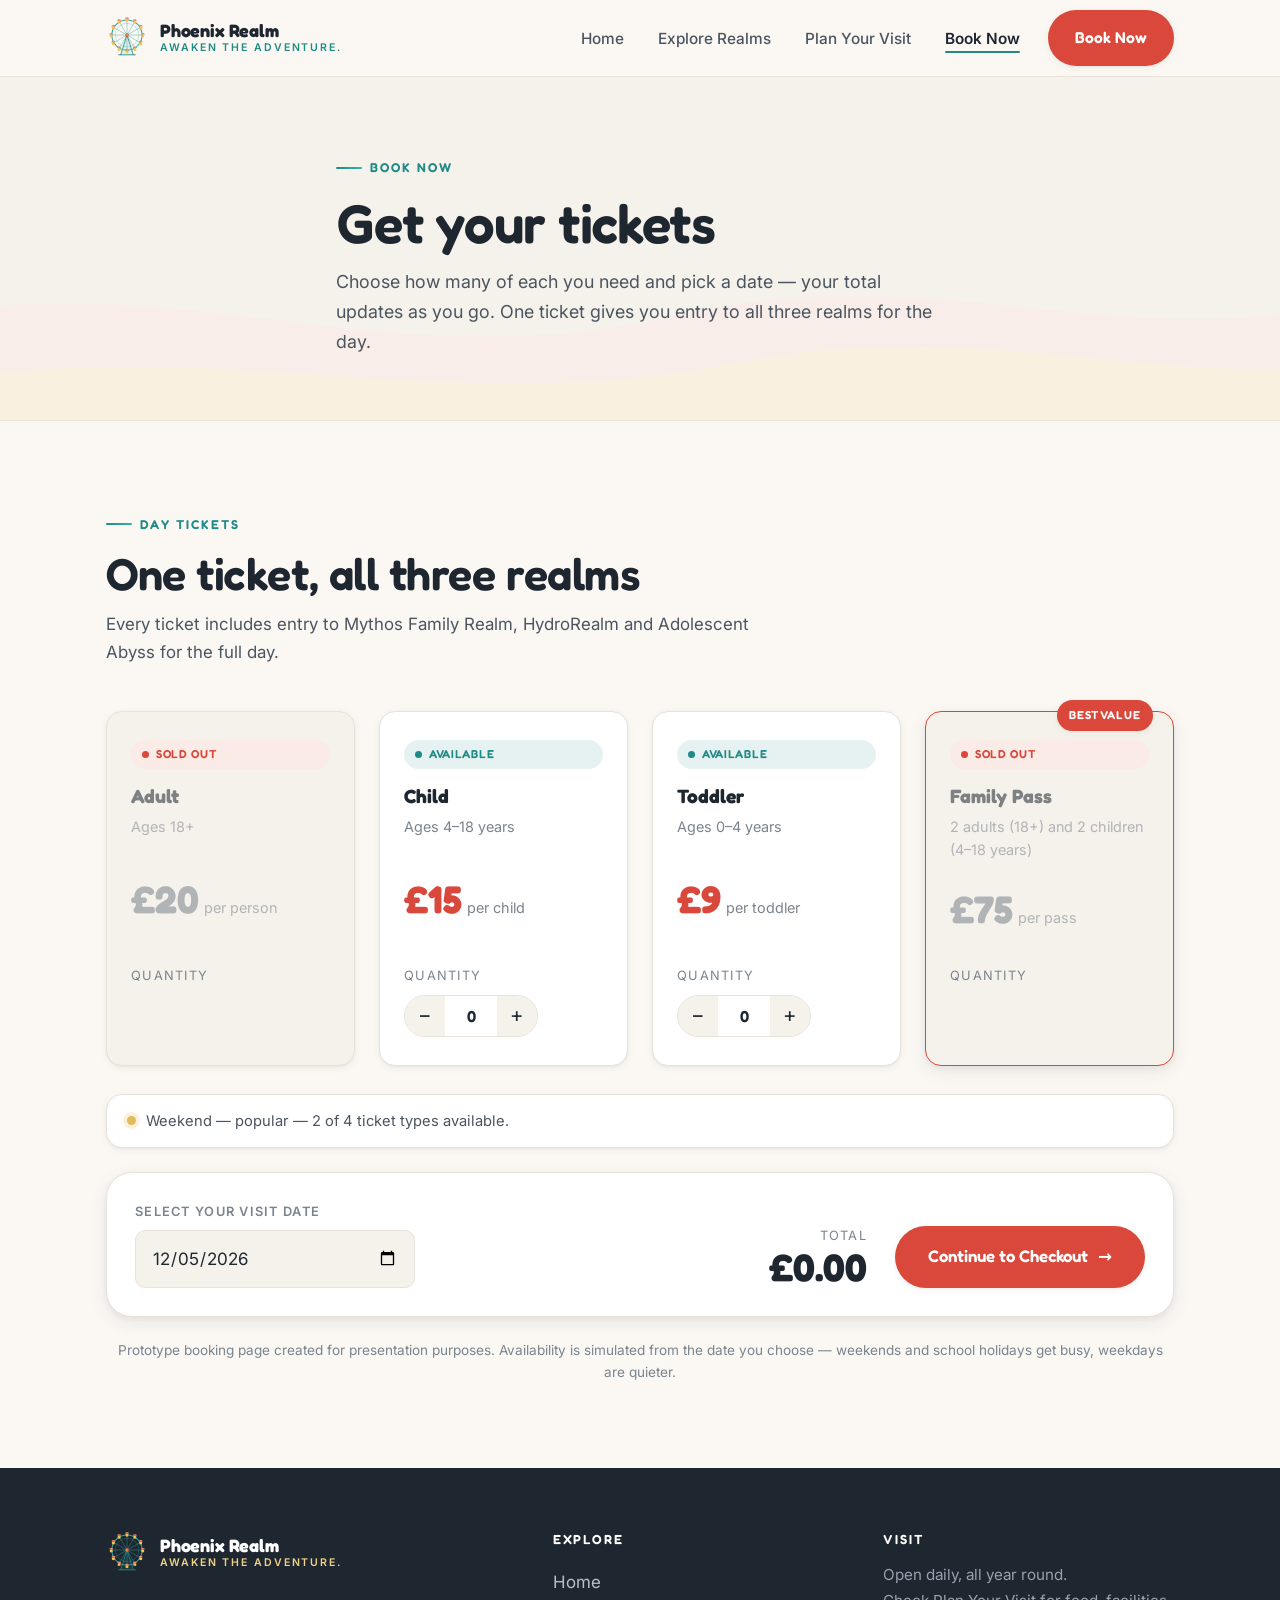
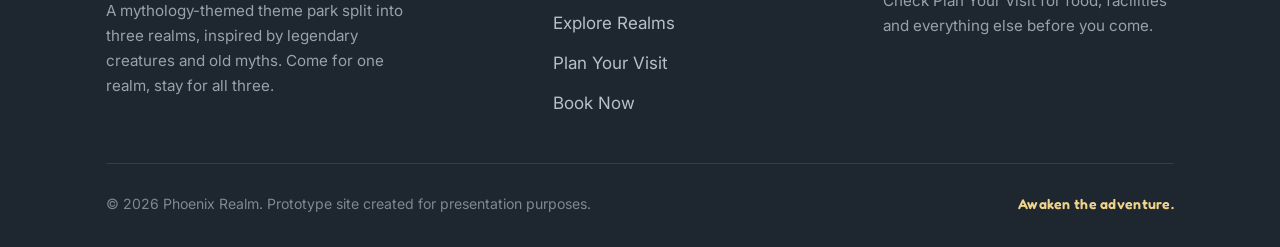
==== book.html @ ed914e1c "Add live open/closed status to opening hours - Badge on the Opening Hours card shows "Open now · clo" ====
<!DOCTYPE html>
<html lang="en">
<head>
  <meta charset="UTF-8" />
  <meta name="viewport" content="width=device-width, initial-scale=1.0" />
  <title>Book Now — Phoenix Realm</title>
  <meta name="description" content="Reserve tickets for Phoenix Realm. Choose adult, child, toddler or family pass tickets, pick a date and see your total. Prototype booking page." />
  <link rel="icon" type="image/svg+xml" href="assets/logo.svg?v=17" />
  <link rel="preconnect" href="https://fonts.googleapis.com" />
  <link rel="preconnect" href="https://fonts.gstatic.com" crossorigin />
  <link href="https://fonts.googleapis.com/css2?family=Fredoka:wght@400;500;600;700&family=Inter:wght@400;500;600&display=swap" rel="stylesheet" />
  <link rel="stylesheet" href="css/styles.css?v=17" />
</head>
<body>

  <!-- ============ NAVBAR ============ -->
  <header class="nav" id="top">
    <div class="container nav__inner">
      <a class="brand" href="index.html" aria-label="Phoenix Realm home">
        <img class="brand__logo" src="assets/logo.svg?v=17" alt="Phoenix Realm logo" />
        <span class="brand__text">
          <span class="brand__name">Phoenix Realm</span>
          <span class="brand__tag">Awaken the adventure.</span>
        </span>
      </a>
      <nav class="nav__actions" aria-label="Primary">
        <ul class="nav__links">
          <li><a class="nav__link" href="index.html">Home</a></li>
          <li><a class="nav__link" href="realms.html">Explore Realms</a></li>
          <li><a class="nav__link" href="plan.html">Plan Your Visit</a></li>
          <li><a class="nav__link" href="book.html">Book Now</a></li>
          <li><a class="btn nav__cta" href="book.html">Book Now</a></li>
        </ul>
        <button class="nav__toggle" type="button" aria-label="Toggle navigation" aria-expanded="false"><span></span></button>
      </nav>
    </div>
  </header>

  <main data-booking>
    <!-- ============ PAGE HEADER ============ -->
    <section class="pagehead">
      <div class="pagehead__bg" aria-hidden="true">
        <svg viewBox="0 0 1440 360" preserveAspectRatio="xMidYMid slice" xmlns="http://www.w3.org/2000/svg" width="100%" height="100%">
          <path d="M-40 250 C260 200 460 320 760 250 C1040 186 1220 300 1500 230 L1500 400 L-40 400 Z" fill="#FBEBE7" opacity="0.7"/>
          <path d="M-40 320 C300 270 520 360 820 300 C1080 250 1260 330 1500 300 L1500 400 L-40 400 Z" fill="#FBF2DC" opacity="0.7"/>
        </svg>
      </div>
      <div class="container pagehead__inner reveal">
        <span class="eyebrow">Book now</span>
        <h1>Get your tickets</h1>
        <p>Choose how many of each you need and pick a date &mdash; your total updates as you go. One ticket gives you entry to all three realms for the day.</p>
      </div>
    </section>

    <!-- ============ TICKETS ============ -->
    <section class="section">
      <div class="container">
        <div class="section-head reveal">
          <span class="eyebrow">Day tickets</span>
          <h2>One ticket, all three realms</h2>
          <p>Every ticket includes entry to Mythos Family Realm, HydroRealm and Adolescent Abyss for the full day.</p>
        </div>

        <div class="grid ticket-grid">
          <!-- Adult -->
          <article class="ticket reveal" data-ticket data-type="adult" data-price="20">
            <span class="ticket__status" data-status></span>
            <div class="ticket__name">Adult</div>
            <div class="ticket__age">Ages 18+</div>
            <div class="ticket__price"><b>&pound;20</b> <span>per person</span></div>
            <div class="ticket__qty">
              <span class="ticket__qty-label">Quantity</span>
              <div class="stepper">
                <button type="button" data-dec aria-label="Decrease adult tickets">&minus;</button>
                <input type="number" data-qty value="0" min="0" max="20" inputmode="numeric" aria-label="Adult ticket quantity" />
                <button type="button" data-inc aria-label="Increase adult tickets">&plus;</button>
              </div>
            </div>
          </article>

          <!-- Child -->
          <article class="ticket reveal" data-ticket data-type="child" data-price="15">
            <span class="ticket__status" data-status></span>
            <div class="ticket__name">Child</div>
            <div class="ticket__age">Ages 4&ndash;18 years</div>
            <div class="ticket__price"><b>&pound;15</b> <span>per child</span></div>
            <div class="ticket__qty">
              <span class="ticket__qty-label">Quantity</span>
              <div class="stepper">
                <button type="button" data-dec aria-label="Decrease child tickets">&minus;</button>
                <input type="number" data-qty value="0" min="0" max="20" inputmode="numeric" aria-label="Child ticket quantity" />
                <button type="button" data-inc aria-label="Increase child tickets">&plus;</button>
              </div>
            </div>
          </article>

          <!-- Toddler -->
          <article class="ticket reveal" data-ticket data-type="toddler" data-price="9">
            <span class="ticket__status" data-status></span>
            <div class="ticket__name">Toddler</div>
            <div class="ticket__age">Ages 0&ndash;4 years</div>
            <div class="ticket__price"><b>&pound;9</b> <span>per toddler</span></div>
            <div class="ticket__qty">
              <span class="ticket__qty-label">Quantity</span>
              <div class="stepper">
                <button type="button" data-dec aria-label="Decrease toddler tickets">&minus;</button>
                <input type="number" data-qty value="0" min="0" max="20" inputmode="numeric" aria-label="Toddler ticket quantity" />
                <button type="button" data-inc aria-label="Increase toddler tickets">&plus;</button>
              </div>
            </div>
          </article>

          <!-- Family Pass -->
          <article class="ticket ticket--featured reveal" data-ticket data-type="family" data-price="75">
            <span class="ticket__badge">Best value</span>
            <span class="ticket__status" data-status></span>
            <div class="ticket__name">Family Pass</div>
            <div class="ticket__age">2 adults (18+) and 2 children (4&ndash;18 years)</div>
            <div class="ticket__price"><b>&pound;75</b> <span>per pass</span></div>
            <div class="ticket__qty">
              <span class="ticket__qty-label">Quantity</span>
              <div class="stepper">
                <button type="button" data-dec aria-label="Decrease family passes">&minus;</button>
                <input type="number" data-qty value="0" min="0" max="20" inputmode="numeric" aria-label="Family pass quantity" />
                <button type="button" data-inc aria-label="Increase family passes">&plus;</button>
              </div>
            </div>
          </article>
        </div>

        <!-- Availability bar -->
        <div class="avail-bar reveal">
          <span class="avail-bar__note">
            <span class="avail-bar__dot" data-avail-dot aria-hidden="true"></span>
            <span data-avail-summary>Pick a date to check availability&hellip;</span>
          </span>
        </div>

        <!-- Booking bar -->
        <div class="booking-bar reveal" style="margin-top:24px;">
          <div class="field">
            <label for="visit-date">Select your visit date</label>
            <input type="date" id="visit-date" data-date />
          </div>
          <div class="booking-summary" style="display:flex; align-items:flex-end; gap:28px; flex-wrap:wrap;">
            <div class="booking-total">
              <span>Total</span>
              <b data-total>&pound;0.00</b>
            </div>
            <div class="booking-actions">
              <button class="btn btn--lg" type="button" data-checkout>Continue to Checkout <span class="arrow" aria-hidden="true">&rarr;</span></button>
            </div>
          </div>
        </div>

        <p class="booking-note">Prototype booking page created for presentation purposes. Availability is simulated from the date you choose &mdash; weekends and school holidays get busy, weekdays are quieter.</p>
      </div>
    </section>
  </main>

  <!-- ============ MODAL ============ -->
  <div class="modal" data-modal role="dialog" aria-modal="true" aria-labelledby="modal-title" aria-hidden="true">
    <div class="modal__overlay" data-modal-close></div>
    <div class="modal__box">
      <button class="modal__close-x" type="button" data-modal-close aria-label="Close dialog">
        <svg viewBox="0 0 24 24" width="18" height="18" fill="none" stroke="currentColor" stroke-width="2" stroke-linecap="round"><path d="M6 6l12 12M18 6L6 18"/></svg>
      </button>
      <div class="modal__icon" data-modal-icon aria-hidden="true">
        <svg viewBox="0 0 24 24"><circle cx="12" cy="12" r="9"/><path d="M12 8v5M12 16.5v.01"/></svg>
      </div>
      <h3 id="modal-title" data-modal-title>Booking unavailable</h3>
      <p data-modal-message>Sorry, this item is not currently available for purchase. Please try again later.</p>
      <button class="btn btn--teal" type="button" data-modal-close>Close</button>
    </div>
  </div>

  <!-- ============ FOOTER ============ -->
  <footer class="footer">
    <div class="container">
      <div class="footer__top">
        <div>
          <a class="brand" href="index.html" aria-label="Phoenix Realm home">
            <img class="brand__logo" src="assets/logo.svg?v=17" alt="" />
            <span class="brand__text">
              <span class="brand__name">Phoenix Realm</span>
              <span class="brand__tag">Awaken the adventure.</span>
            </span>
          </a>
          <p class="footer__about">A mythology-themed theme park split into three realms, inspired by legendary creatures and old myths. Come for one realm, stay for all three.</p>
        </div>
        <div class="footer__col">
          <h4>Explore</h4>
          <ul>
            <li><a href="index.html">Home</a></li>
            <li><a href="realms.html">Explore Realms</a></li>
            <li><a href="plan.html">Plan Your Visit</a></li>
            <li><a href="book.html">Book Now</a></li>
          </ul>
        </div>
        <div class="footer__col">
          <h4>Visit</h4>
          <p>Open daily, all year round.<br />Check Plan Your Visit for food, facilities and everything else before you come.</p>
        </div>
      </div>
      <div class="footer__bottom">
        <p>&copy; <span data-year>2026</span> Phoenix Realm. Prototype site created for presentation purposes.</p>
        <p class="slogan">Awaken the adventure.</p>
      </div>
    </div>
  </footer>

  <script src="js/main.js?v=17"></script>
</body>
</html>
---- css/styles.css ----
/* =========================================================
   Phoenix Realm — Design System
   Palette: coral-red, teal, pale gold, off-white, charcoal/navy
   ========================================================= */

:root {
  /* Brand */
  --coral: #D9483B;
  --coral-soft: #F07A5E;
  --coral-tint: #FBEBE7;
  --teal: #1F8A86;
  --teal-soft: #36B3AC;
  --teal-tint: #E6F2F1;
  --gold: #E2BB5C;
  --gold-soft: #F0D38A;
  --gold-tint: #FBF2DC;

  /* Neutrals */
  --bg: #FBF8F4;
  --surface: #FFFFFF;
  --surface-alt: #F5F1EB;
  --ink: #1E2630;        /* charcoal/navy text */
  --ink-soft: #4A5560;
  --ink-muted: #7A848E;
  --line: #E8E2D9;

  /* Effects */
  --shadow-sm: 0 1px 2px rgba(30,38,48,.05), 0 2px 8px rgba(30,38,48,.05);
  --shadow-md: 0 6px 18px rgba(30,38,48,.08), 0 2px 6px rgba(30,38,48,.05);
  --shadow-lg: 0 18px 48px rgba(30,38,48,.14);
  --radius: 16px;
  --radius-sm: 10px;
  --radius-lg: 26px;
  --ring: 0 0 0 3px rgba(31,138,134,.35);

  --maxw: 1180px;
  --ease: cubic-bezier(.22,.61,.36,1);

  --font-display: "Fredoka", "Trebuchet MS", system-ui, sans-serif;
  --font-body: "Inter", system-ui, -apple-system, "Segoe UI", Roboto, sans-serif;
}

/* ---------- Reset ---------- */
*,*::before,*::after { box-sizing: border-box; }
* { margin: 0; }
html { scroll-behavior: smooth; -webkit-text-size-adjust: 100%; }
body {
  font-family: var(--font-body);
  color: var(--ink);
  background: var(--bg);
  line-height: 1.65;
  font-size: 17px;
  -webkit-font-smoothing: antialiased;
  text-rendering: optimizeLegibility;
}
img, svg { display: block; max-width: 100%; }
a { color: inherit; text-decoration: none; }
button { font: inherit; cursor: pointer; }
ul { list-style: none; padding: 0; }

h1,h2,h3,h4 {
  font-family: var(--font-display);
  line-height: 1.12;
  letter-spacing: -0.01em;
  color: var(--ink);
  font-weight: 600;
}

::selection { background: var(--coral-soft); color: #fff; }

/* ---------- Layout helpers ---------- */
.container { width: 100%; max-width: var(--maxw); margin-inline: auto; padding-inline: clamp(22px, 5vw, 56px); }
.section { padding: 84px 0; }
.section--tight { padding: 56px 0; }
.section--alt { background: var(--surface-alt); }

.eyebrow {
  display: inline-flex; align-items: center; gap: 8px;
  font-family: var(--font-display);
  font-size: .8rem; font-weight: 600;
  letter-spacing: .16em; text-transform: uppercase;
  color: var(--teal);
}
.eyebrow::before {
  content: ""; width: 26px; height: 2px; border-radius: 2px;
  background: linear-gradient(90deg, var(--teal), var(--teal-soft));
}
.eyebrow--center { justify-content: center; }

.section-head { max-width: 660px; margin-bottom: 44px; }
.section-head--center { margin-inline: auto; text-align: center; }
.section-head h2 { font-size: clamp(1.9rem, 3.6vw, 2.8rem); margin: 14px 0 12px; }
.section-head p { color: var(--ink-soft); font-size: 1.06rem; }

.lead { font-size: 1.15rem; color: var(--ink-soft); }

/* ---------- Buttons ---------- */
.btn {
  --btn-bg: var(--coral);
  display: inline-flex; align-items: center; justify-content: center; gap: 10px;
  padding: 14px 26px;
  border-radius: 999px;
  font-family: var(--font-display);
  font-weight: 600; font-size: .98rem;
  border: 1.5px solid transparent;
  background: var(--btn-bg);
  color: #fff;
  box-shadow: var(--shadow-sm);
  transition: transform .25s var(--ease), box-shadow .25s var(--ease), background .25s var(--ease), color .25s var(--ease);
  white-space: nowrap;
}
.btn:hover { transform: translateY(-2px); box-shadow: var(--shadow-md); background: var(--coral-soft); }
.btn:active { transform: translateY(0); }
.btn:focus-visible { outline: none; box-shadow: var(--ring); }

.btn--ghost {
  background: transparent; color: var(--ink);
  border-color: var(--line);
  box-shadow: none;
}
.btn--ghost:hover { background: var(--surface); border-color: var(--teal); color: var(--teal); transform: translateY(-2px); }

.btn--teal { --btn-bg: var(--teal); }
.btn--teal:hover { background: var(--teal-soft); }

.btn--lg { padding: 16px 32px; font-size: 1.05rem; }
.btn .arrow { transition: transform .25s var(--ease); }
.btn:hover .arrow { transform: translateX(4px); }

/* ---------- Navbar ---------- */
.nav {
  position: sticky; top: 0; z-index: 60;
  background: rgba(251,248,244,.82);
  backdrop-filter: saturate(160%) blur(14px);
  border-bottom: 1px solid var(--line);
}
.nav__inner {
  display: flex; align-items: center; justify-content: space-between;
  height: 76px;
}
.brand { display: inline-flex; align-items: center; gap: 12px; }
.brand__logo { width: 42px; height: 42px; }
.brand__text { display: flex; flex-direction: column; line-height: 1; }
.brand__name {
  font-family: var(--font-display); font-weight: 700; font-size: 1.12rem;
  letter-spacing: -.01em; color: var(--ink);
}
.brand__tag {
  font-size: .66rem; letter-spacing: .18em; text-transform: uppercase;
  color: var(--teal); font-weight: 600; margin-top: 3px;
}

.nav__links { display: flex; align-items: center; gap: 6px; }
.nav__link {
  position: relative;
  padding: 9px 14px; border-radius: 999px;
  font-weight: 500; font-size: .96rem; color: var(--ink-soft);
  transition: color .2s var(--ease), background .2s var(--ease);
}
.nav__link::after {
  content: ""; position: absolute; left: 14px; right: 14px; bottom: 4px;
  height: 2px; border-radius: 2px; background: var(--teal);
  transform: scaleX(0); transform-origin: center; transition: transform .25s var(--ease);
}
.nav__link:hover { color: var(--ink); }
.nav__link:hover::after { transform: scaleX(1); }
.nav__link.is-active { color: var(--ink); font-weight: 600; }
.nav__link.is-active::after { transform: scaleX(1); }

.nav__cta { margin-left: 8px; }
.nav__actions { display: flex; align-items: center; gap: 8px; }

.nav__toggle {
  display: none; width: 44px; height: 44px; border-radius: 12px;
  border: 1px solid var(--line); background: var(--surface);
  align-items: center; justify-content: center;
}
.nav__toggle span, .nav__toggle span::before, .nav__toggle span::after {
  content: ""; display: block; width: 20px; height: 2px; border-radius: 2px;
  background: var(--ink); position: relative; transition: .25s var(--ease);
}
.nav__toggle span::before { position: absolute; top: -6px; }
.nav__toggle span::after { position: absolute; top: 6px; }
.nav.is-open .nav__toggle span { background: transparent; }
.nav.is-open .nav__toggle span::before { top: 0; transform: rotate(45deg); }
.nav.is-open .nav__toggle span::after { top: 0; transform: rotate(-45deg); }

/* ---------- Hero ---------- */
.hero { position: relative; overflow: hidden; background: var(--bg); }
.hero__bg { position: absolute; inset: 0; z-index: 0; pointer-events: none; }
.hero__bg svg { width: 100%; height: 100%; }
.hero__inner {
  position: relative; z-index: 2;
  display: grid; grid-template-columns: 1.05fr .95fr; gap: 48px; align-items: center;
  padding: 92px 0 96px;
}
.hero__logo { width: 96px; height: 96px; margin-bottom: 22px; }
.hero h1 {
  font-size: clamp(2.6rem, 5.4vw, 4.3rem);
  line-height: 1.02; margin-bottom: 8px;
}
.hero__slogan {
  font-family: var(--font-display); font-weight: 600;
  font-size: clamp(1.1rem, 2.2vw, 1.5rem);
  color: var(--coral); letter-spacing: .01em; margin-bottom: 22px;
}
.hero__intro { font-size: 1.12rem; color: var(--ink-soft); max-width: 540px; margin-bottom: 32px; }
.hero__actions { display: flex; flex-wrap: wrap; gap: 14px; }
.hero__art { position: relative; }
.hero__art-card {
  position: relative; border-radius: var(--radius-lg);
  background: var(--surface); box-shadow: var(--shadow-lg);
  overflow: hidden; aspect-ratio: 4/5;
  border: 1px solid var(--line);
}
.hero__art-card svg { width: 100%; height: 100%; }

.hero__stats {
  position: absolute; left: -18px; bottom: 28px;
  display: flex; gap: 0; background: var(--surface);
  border: 1px solid var(--line); border-radius: var(--radius);
  box-shadow: var(--shadow-md); overflow: hidden;
}
.hero__stat { padding: 14px 20px; text-align: center; }
.hero__stat + .hero__stat { border-left: 1px solid var(--line); }
.hero__stat b { display: block; font-family: var(--font-display); font-size: 1.4rem; color: var(--ink); }
.hero__stat b.is-word { font-family: var(--font-body); font-weight: 700; font-size: 1.05rem; }
.hero__stat span { font-size: .76rem; letter-spacing: .08em; text-transform: uppercase; color: var(--ink-muted); }

/* ---------- Page header (interior pages) ---------- */
.pagehead { position: relative; overflow: hidden; padding: 72px 0 64px; background: var(--surface-alt); border-bottom: 1px solid var(--line); }
.pagehead__bg { position: absolute; inset: 0; z-index: 0; opacity: .9; }
.pagehead__inner { position: relative; z-index: 2; max-width: 720px; }
.pagehead h1 { font-size: clamp(2.2rem, 4.6vw, 3.4rem); margin: 14px 0 14px; }
.pagehead p { color: var(--ink-soft); font-size: 1.12rem; max-width: 620px; }

/* ---------- Cards (generic) ---------- */
.grid { display: grid; gap: 24px; }
.grid--3 { grid-template-columns: repeat(3, 1fr); }
.grid--4 { grid-template-columns: repeat(4, 1fr); }
.grid--2 { grid-template-columns: repeat(2, 1fr); }

.card {
  background: var(--surface); border: 1px solid var(--line);
  border-radius: var(--radius); padding: 26px;
  box-shadow: var(--shadow-sm);
  transition: transform .3s var(--ease), box-shadow .3s var(--ease), border-color .3s var(--ease);
}
.card:hover { transform: translateY(-4px); box-shadow: var(--shadow-md); border-color: #ddd6cb; }

/* Icon chip */
.chip {
  width: 48px; height: 48px; border-radius: 14px;
  display: grid; place-items: center; margin-bottom: 16px;
  background: var(--teal-tint); color: var(--teal);
}
.chip svg { width: 24px; height: 24px; stroke: currentColor; fill: none; stroke-width: 1.7; }
.chip--coral { background: var(--coral-tint); color: var(--coral); }
.chip--gold { background: var(--gold-tint); color: #B98B22; }

/* ---------- Realm preview cards (Home) ---------- */
.realm-card {
  position: relative; overflow: hidden;
  border-radius: var(--radius); border: 1px solid var(--line);
  background: var(--surface); box-shadow: var(--shadow-sm);
  transition: transform .3s var(--ease), box-shadow .3s var(--ease);
  display: flex; flex-direction: column;
}
.realm-card:hover { transform: translateY(-5px); box-shadow: var(--shadow-lg); }
.realm-card__art { aspect-ratio: 16/10; position: relative; }
.realm-card__art svg { width: 100%; height: 100%; }
.realm-card__body { padding: 22px 24px 26px; }
.realm-card__tag {
  font-size: .72rem; letter-spacing: .14em; text-transform: uppercase;
  font-weight: 600; color: var(--teal); margin-bottom: 8px; display: block;
}
.realm-card__tag--coral { color: var(--coral); }
.realm-card__tag--gold { color: #B98B22; }
.realm-card h3 { font-size: 1.4rem; margin-bottom: 8px; }
.realm-card p { color: var(--ink-soft); font-size: .98rem; }
.realm-card__link {
  margin-top: 16px; display: inline-flex; align-items: center; gap: 8px;
  font-family: var(--font-display); font-weight: 600; font-size: .92rem; color: var(--ink);
}
.realm-card__link .arrow { transition: transform .25s var(--ease); }
.realm-card:hover .realm-card__link .arrow { transform: translateX(4px); }

/* ---------- Full realm sections (Explore) ---------- */
.realm {
  display: grid; grid-template-columns: 1fr 1fr; gap: 56px; align-items: center;
  padding: 64px 0; border-top: 1px solid var(--line);
}
.realm:first-of-type { border-top: none; }
.realm--rev .realm__media { order: 2; }
.realm__media {
  border-radius: var(--radius-lg); overflow: hidden;
  box-shadow: var(--shadow-lg); border: 1px solid var(--line);
  aspect-ratio: 5/4; background: var(--surface);
}
.realm__media svg { width: 100%; height: 100%; }
.realm__tag {
  font-size: .76rem; letter-spacing: .14em; text-transform: uppercase; font-weight: 600;
}
.realm h2 { font-size: clamp(1.8rem, 3.4vw, 2.6rem); margin: 12px 0 6px; }
.realm__atmos { font-family: var(--font-display); font-weight: 600; color: var(--ink-soft); margin-bottom: 14px; }
.realm__desc { color: var(--ink-soft); margin-bottom: 22px; }
.realm__meta { display: flex; flex-wrap: wrap; gap: 10px 22px; margin-bottom: 22px; }
.realm__meta div { font-size: .92rem; }
.realm__meta span { display: block; font-size: .72rem; letter-spacing: .12em; text-transform: uppercase; color: var(--ink-muted); margin-bottom: 2px; }
.realm__focus { display: flex; flex-wrap: wrap; gap: 10px; }
.tag-pill {
  display: inline-flex; align-items: center; gap: 8px;
  padding: 8px 14px; border-radius: 999px;
  background: var(--surface-alt); border: 1px solid var(--line);
  font-size: .88rem; color: var(--ink-soft); font-weight: 500;
  transition: background .25s var(--ease), color .25s var(--ease), border-color .25s var(--ease);
}
.tag-pill:hover { background: var(--teal-tint); color: var(--teal); border-color: transparent; }
.tag-pill .dot { width: 7px; height: 7px; border-radius: 50%; background: var(--teal); }

/* Accent theming per realm */
.realm--mythos .realm__tag { color: var(--gold); color: #B98B22; }
.realm--mythos .tag-pill:hover { background: var(--gold-tint); color: #9a7212; }
.realm--mythos .tag-pill .dot { background: var(--gold); }
.realm--hydro .realm__tag { color: var(--teal); }
.realm--hydro .tag-pill .dot { background: var(--teal); }
.realm--abyss .realm__tag { color: var(--coral); }
.realm--abyss .tag-pill:hover { background: var(--coral-tint); color: var(--coral); }
.realm--abyss .tag-pill .dot { background: var(--coral); }

/* ---------- Facility / feature cards ---------- */
.feature h3 { font-size: 1.18rem; margin-bottom: 6px; }
.feature p { color: var(--ink-soft); font-size: .96rem; }

.stat-strip { display: grid; grid-template-columns: repeat(4,1fr); gap: 18px; }
.stat-box {
  background: var(--surface); border: 1px solid var(--line); border-radius: var(--radius);
  padding: 24px; text-align: center; box-shadow: var(--shadow-sm);
  transition: transform .3s var(--ease), box-shadow .3s var(--ease);
}
.stat-box:hover { transform: translateY(-4px); box-shadow: var(--shadow-md); }
.stat-box b { font-family: var(--font-display); font-size: 2.1rem; color: var(--coral); display: block; }
.stat-box span { color: var(--ink-soft); font-size: .95rem; }

/* ---------- Food cards ---------- */
.food-grid { grid-template-columns: repeat(4,1fr); }
.food-card {
  background: var(--surface); border: 1px solid var(--line); border-radius: var(--radius-sm);
  padding: 18px; display: flex; align-items: center; gap: 14px;
  box-shadow: var(--shadow-sm);
  transition: transform .25s var(--ease), box-shadow .25s var(--ease), border-color .25s var(--ease);
}
.food-card:hover { transform: translateY(-3px); box-shadow: var(--shadow-md); border-color: var(--gold); }
.food-card__icon {
  width: 42px; height: 42px; border-radius: 11px; flex: none;
  display: grid; place-items: center; background: var(--gold-tint); color: #B98B22;
}
.food-card__icon svg { width: 22px; height: 22px; stroke: currentColor; fill: none; stroke-width: 1.6; }
.food-card b { font-family: var(--font-display); font-size: .98rem; font-weight: 600; display: block; }
.food-card span { font-size: .8rem; color: var(--ink-muted); }

/* ---------- Mini map ---------- */
.map {
  background: var(--surface); border: 1px solid var(--line); border-radius: var(--radius-lg);
  padding: 14px; box-shadow: var(--shadow-md); overflow: hidden;
}
.map svg { width: 100%; height: auto; border-radius: var(--radius); }
.map-legend { display: flex; flex-wrap: wrap; gap: 14px 26px; margin-top: 18px; padding: 0 8px 6px; }
.map-legend div { display: flex; align-items: center; gap: 9px; font-size: .9rem; color: var(--ink-soft); }
.map-legend .swatch { width: 14px; height: 14px; border-radius: 5px; }

/* ---------- Ticket cards ---------- */
.ticket-grid { grid-template-columns: repeat(4,1fr); }
.ticket {
  position: relative; display: flex; flex-direction: column;
  background: var(--surface); border: 1px solid var(--line); border-radius: var(--radius);
  padding: 28px 24px; box-shadow: var(--shadow-sm);
  transition: transform .3s var(--ease), box-shadow .3s var(--ease), border-color .3s var(--ease);
}
.ticket:hover { transform: translateY(-5px); box-shadow: var(--shadow-lg); border-color: var(--coral); }
.ticket--featured { border-color: var(--coral); box-shadow: var(--shadow-md); }
.ticket__badge {
  position: absolute; top: -12px; right: 20px;
  background: var(--coral); color: #fff; font-family: var(--font-display);
  font-size: .72rem; font-weight: 600; letter-spacing: .08em; text-transform: uppercase;
  padding: 6px 12px; border-radius: 999px; box-shadow: var(--shadow-sm);
}
.ticket__name { font-family: var(--font-display); font-weight: 700; font-size: 1.2rem; }
.ticket__age { color: var(--ink-muted); font-size: .9rem; margin-top: 2px; min-height: 2.6em; }
.ticket__price { margin: 16px 0 6px; }
.ticket__price b { font-family: var(--font-display); font-size: 2.4rem; color: var(--coral); }
.ticket__price span { color: var(--ink-muted); font-size: .9rem; }
.ticket__qty { margin-top: auto; padding-top: 18px; }
.ticket__qty-label { font-size: .8rem; letter-spacing: .1em; text-transform: uppercase; color: var(--ink-muted); margin-bottom: 8px; display: block; }

/* Availability status pill */
.ticket__status { display: inline-flex; align-items: center; gap: 7px; font-family: var(--font-display); font-size: .72rem; font-weight: 600; letter-spacing: .06em; text-transform: uppercase; padding: 5px 11px; border-radius: 999px; margin-bottom: 12px; }
.ticket__status::before { content: ""; width: 7px; height: 7px; border-radius: 50%; }
.ticket__status.is-in { background: var(--teal-tint); color: var(--teal); }
.ticket__status.is-in::before { background: var(--teal); }
.ticket__status.is-low { background: var(--gold-tint); color: #9a7212; }
.ticket__status.is-low::before { background: var(--gold); }
.ticket__status.is-out { background: var(--coral-tint); color: var(--coral); }
.ticket__status.is-out::before { background: var(--coral); }

/* Sold-out card state */
.ticket.is-soldout { background: var(--surface-alt); }
.ticket.is-soldout:hover { transform: none; box-shadow: var(--shadow-sm); border-color: var(--line); }
.ticket.is-soldout .ticket__name,
.ticket.is-soldout .ticket__age,
.ticket.is-soldout .ticket__price { opacity: .55; }
.ticket.is-soldout .ticket__price b { color: var(--ink-muted); }
.stepper.is-disabled { opacity: .45; pointer-events: none; }
.stepper.is-disabled button:hover { background: var(--surface-alt); color: var(--ink); }

/* Availability bar */
.avail-bar { display: flex; align-items: center; justify-content: space-between; gap: 16px; flex-wrap: wrap; margin-top: 28px; padding: 14px 20px; background: var(--surface); border: 1px solid var(--line); border-radius: var(--radius); box-shadow: var(--shadow-sm); }
.avail-bar__note { display: inline-flex; align-items: center; gap: 10px; font-size: .92rem; color: var(--ink-soft); }
.avail-bar__dot { width: 9px; height: 9px; border-radius: 50%; background: var(--teal); box-shadow: 0 0 0 4px var(--teal-tint); }
.avail-bar__dot.is-low { background: var(--teal); box-shadow: 0 0 0 4px var(--teal-tint); }
.avail-bar__dot.is-high { background: var(--gold); box-shadow: 0 0 0 4px var(--gold-tint); }
.avail-bar__dot.is-peak { background: var(--coral); box-shadow: 0 0 0 4px var(--coral-tint); }
.avail-bar .btn { padding: 10px 18px; font-size: .9rem; }

.stepper { display: flex; align-items: center; gap: 0; border: 1px solid var(--line); border-radius: 999px; width: fit-content; overflow: hidden; }
.stepper button {
  width: 40px; height: 40px; background: var(--surface-alt); color: var(--ink);
  border: none; font-size: 1.3rem; line-height: 1; display: grid; place-items: center;
  transition: background .2s var(--ease), color .2s var(--ease);
}
.stepper button:hover { background: var(--teal); color: #fff; }
.stepper button:focus-visible { outline: none; box-shadow: var(--ring); }
.stepper input {
  width: 52px; height: 40px; text-align: center; border: none; background: var(--surface);
  font-family: var(--font-display); font-weight: 600; font-size: 1rem; color: var(--ink);
  -moz-appearance: textfield;
}
.stepper input::-webkit-outer-spin-button, .stepper input::-webkit-inner-spin-button { -webkit-appearance: none; margin: 0; }

/* ---------- Booking summary ---------- */
.booking-bar {
  display: grid; grid-template-columns: 1fr auto; gap: 28px; align-items: end;
  background: var(--surface); border: 1px solid var(--line); border-radius: var(--radius-lg);
  padding: 28px; box-shadow: var(--shadow-md);
}
.field label { display: block; font-size: .8rem; letter-spacing: .1em; text-transform: uppercase; color: var(--ink-muted); margin-bottom: 8px; font-weight: 600; }
.field input[type="date"] {
  font: inherit; padding: 13px 16px; border-radius: var(--radius-sm);
  border: 1px solid var(--line); background: var(--surface-alt); color: var(--ink);
  width: 100%; max-width: 280px;
  transition: border-color .2s var(--ease), box-shadow .2s var(--ease);
}
.field input[type="date"]:focus-visible { outline: none; border-color: var(--teal); box-shadow: var(--ring); }
.booking-total { text-align: right; }
.booking-total span { display: block; font-size: .8rem; letter-spacing: .1em; text-transform: uppercase; color: var(--ink-muted); }
.booking-total b { font-family: var(--font-display); font-size: 2.4rem; color: var(--ink); display: block; line-height: 1.1; }
.booking-actions { display: flex; flex-direction: column; align-items: flex-end; gap: 8px; }
.booking-note { font-size: .85rem; color: var(--ink-muted); text-align: center; margin-top: 22px; }

/* ---------- Modal ---------- */
.modal { position: fixed; inset: 0; z-index: 100; display: none; }
.modal.is-open { display: grid; place-items: center; }
.modal__overlay { position: absolute; inset: 0; background: rgba(20,26,33,.5); backdrop-filter: blur(4px); animation: fade .25s var(--ease); }
.modal__box {
  position: relative; z-index: 1; width: min(440px, 92vw);
  background: var(--surface); border-radius: var(--radius-lg); padding: 36px 32px 32px;
  box-shadow: var(--shadow-lg); text-align: center; animation: pop .3s var(--ease);
}
.modal__icon { width: 60px; height: 60px; border-radius: 50%; background: var(--coral-tint); color: var(--coral); display: grid; place-items: center; margin: 0 auto 18px; }
.modal__icon--ok { background: var(--teal-tint); color: var(--teal); }
.modal__icon svg { width: 30px; height: 30px; stroke: currentColor; fill: none; stroke-width: 1.8; }
.modal__box h3 { font-size: 1.4rem; margin-bottom: 10px; }
.modal__box p { color: var(--ink-soft); margin-bottom: 24px; }
.modal__close-x { position: absolute; top: 14px; right: 14px; width: 36px; height: 36px; border-radius: 10px; background: transparent; border: none; color: var(--ink-muted); display: grid; place-items: center; transition: background .2s; }
.modal__close-x:hover { background: var(--surface-alt); color: var(--ink); }

@keyframes fade { from { opacity: 0; } }
@keyframes pop { from { opacity: 0; transform: translateY(12px) scale(.98); } }

/* ---------- CTA band ---------- */
.cta-band {
  position: relative; overflow: hidden;
  border-radius: var(--radius-lg);
  background: linear-gradient(120deg, #1b3a3a 0%, #1F8A86 55%, #267e7a 100%);
  color: #fff; padding: 56px 48px; text-align: center;
  box-shadow: var(--shadow-lg);
}
.cta-band::before, .cta-band::after { content: ""; position: absolute; border-radius: 50%; }
.cta-band::before { width: 320px; height: 320px; background: rgba(255,255,255,.06); top: -120px; right: -80px; }
.cta-band::after { width: 220px; height: 220px; background: rgba(226,187,92,.18); bottom: -120px; left: -40px; }
.cta-band h2 { color: #fff; font-size: clamp(1.8rem,3.4vw,2.6rem); position: relative; }
.cta-band p { color: rgba(255,255,255,.85); max-width: 540px; margin: 12px auto 26px; position: relative; }
.cta-band .btn--ghost { color: #fff; border-color: rgba(255,255,255,.4); }
.cta-band .btn--ghost:hover { background: rgba(255,255,255,.12); color: #fff; border-color: #fff; }
.cta-band .actions { position: relative; display: flex; gap: 14px; justify-content: center; flex-wrap: wrap; }

/* ---------- Info / steps ---------- */
.steps { counter-reset: step; }
.step { display: flex; gap: 18px; align-items: flex-start; }
.step__num {
  flex: none; width: 44px; height: 44px; border-radius: 12px;
  background: var(--teal-tint); color: var(--teal);
  font-family: var(--font-display); font-weight: 700; display: grid; place-items: center;
}
.step h3 { font-size: 1.1rem; margin-bottom: 4px; }
.step p { color: var(--ink-soft); font-size: .96rem; }

/* ---------- FAQ ---------- */
.faq { max-width: 820px; margin-inline: auto; display: grid; gap: 14px; }
.faq__item {
  background: var(--surface); border: 1px solid var(--line); border-radius: var(--radius);
  box-shadow: var(--shadow-sm); overflow: hidden;
  transition: box-shadow .25s var(--ease), border-color .25s var(--ease);
}
.faq__item[open] { box-shadow: var(--shadow-md); border-color: #ddd6cb; }
.faq__item summary {
  list-style: none; cursor: pointer;
  display: flex; align-items: center; justify-content: space-between; gap: 18px;
  padding: 20px 24px;
  font-family: var(--font-display); font-weight: 600; font-size: 1.05rem; color: var(--ink);
}
.faq__item summary::-webkit-details-marker { display: none; }
.faq__item summary:focus-visible { outline: none; box-shadow: var(--ring); border-radius: var(--radius); }
.faq__item summary:hover { color: var(--teal); }
.faq__icon { position: relative; flex: none; width: 22px; height: 22px; }
.faq__icon::before, .faq__icon::after { content: ""; position: absolute; background: var(--teal); border-radius: 2px; transition: transform .25s var(--ease); }
.faq__icon::before { top: 10px; left: 2px; width: 18px; height: 2px; }
.faq__icon::after { left: 10px; top: 2px; width: 2px; height: 18px; }
.faq__item[open] .faq__icon::after { transform: scaleY(0); }
.faq__body { padding: 0 24px 22px; color: var(--ink-soft); }
.faq__body p { margin: 0; }

/* ---------- Opening hours ---------- */
.hours { max-width: 660px; margin-inline: auto; background: var(--surface); border: 1px solid var(--line); border-radius: var(--radius-lg); box-shadow: var(--shadow-md); padding: 10px 30px 26px; }
.hours__list { display: grid; }
.hours__list li { display: flex; align-items: center; justify-content: space-between; gap: 18px; padding: 18px 2px; border-bottom: 1px solid var(--line); }
.hours__list li:last-child { border-bottom: none; }
.hours__day { font-family: var(--font-display); font-weight: 600; color: var(--ink); }
.hours__time { font-family: var(--font-display); font-weight: 600; color: var(--teal); font-size: 1.05rem; }
.hours__note { margin-top: 16px; font-size: .9rem; color: var(--ink-muted); }
.hours__now { text-align: center; margin: 6px 0 4px; }
.hours__status { display: inline-flex; align-items: center; gap: 8px; font-family: var(--font-display); font-weight: 600; font-size: .85rem; letter-spacing: .03em; padding: 7px 15px; border-radius: 999px; background: var(--surface-alt); color: var(--ink-muted); }
.hours__status::before { content: ""; width: 8px; height: 8px; border-radius: 50%; background: currentColor; }
.hours__status.is-open { background: var(--teal-tint); color: var(--teal); }
.hours__status.is-closed { background: var(--coral-tint); color: var(--coral); }

/* ---------- Footer ---------- */
.footer { background: var(--ink); color: #C9D1D9; padding: 64px 0 32px; }
.footer__top { display: grid; grid-template-columns: 1.4fr 1fr 1fr; gap: 40px; padding-bottom: 40px; border-bottom: 1px solid rgba(255,255,255,.1); }
.footer .brand__name { color: #fff; }
.footer .brand__tag { color: var(--gold-soft); }
.footer__about { margin-top: 16px; max-width: 320px; color: #97A2AD; font-size: .95rem; }
.footer__col h4 { color: #fff; font-size: .82rem; letter-spacing: .14em; text-transform: uppercase; margin-bottom: 16px; font-weight: 600; }
.footer__col a { display: inline-block; color: #B7C0C9; padding: 6px 0; transition: color .2s var(--ease), transform .2s var(--ease); }
.footer__col a:hover { color: var(--gold-soft); transform: translateX(3px); }
.footer__col p { color: #97A2AD; font-size: .95rem; }
.footer__bottom { display: flex; justify-content: space-between; align-items: center; gap: 16px; padding-top: 28px; flex-wrap: wrap; }
.footer__bottom p { color: #7E8893; font-size: .88rem; }
.footer__bottom .slogan { color: var(--gold-soft); font-family: var(--font-display); font-weight: 600; letter-spacing: .02em; }

/* ---------- Reveal on scroll ---------- */
.reveal { opacity: 0; transform: translateY(22px); transition: opacity .7s var(--ease), transform .7s var(--ease); }
.reveal.is-in { opacity: 1; transform: none; }

/* ---------- Responsive ---------- */
@media (max-width: 980px) {
  .hero__inner { grid-template-columns: 1fr; gap: 36px; padding: 60px 0 70px; }
  .hero__art { max-width: 440px; }
  .hero__stats { position: static; margin-top: 16px; left: 0; width: fit-content; }
  .realm { grid-template-columns: 1fr; gap: 28px; padding: 48px 0; }
  .realm--rev .realm__media { order: 0; }
  .grid--4, .ticket-grid, .food-grid, .stat-strip { grid-template-columns: repeat(2,1fr); }
  .grid--3 { grid-template-columns: repeat(2,1fr); }
  .booking-bar { grid-template-columns: 1fr; gap: 22px; }
  .booking-total, .booking-actions { text-align: left; align-items: stretch; }
  .booking-total { text-align: left; }
  .footer__top { grid-template-columns: 1fr 1fr; }
}

@media (max-width: 760px) {
  body { font-size: 16px; }
  .section { padding: 60px 0; }
  .nav__links {
    position: absolute; top: 76px; left: 0; right: 0;
    flex-direction: column; align-items: stretch; gap: 4px;
    background: var(--bg); border-bottom: 1px solid var(--line);
    padding: 14px 24px 22px; box-shadow: var(--shadow-md);
    transform: translateY(-12px); opacity: 0; pointer-events: none;
    transition: opacity .25s var(--ease), transform .25s var(--ease);
  }
  .nav.is-open .nav__links { transform: none; opacity: 1; pointer-events: auto; }
  .nav__link { padding: 12px 14px; }
  .nav__link::after { display: none; }
  .nav__cta { margin: 8px 0 0; }
  .nav__toggle { display: flex; }
  .cta-band { padding: 44px 24px; }
}

@media (max-width: 560px) {
  .grid--4, .grid--3, .grid--2, .ticket-grid, .food-grid, .stat-strip { grid-template-columns: 1fr; }
  .footer__top { grid-template-columns: 1fr; gap: 28px; }
  .hero__stats { position: static; margin-top: 18px; left: 0; }
}

@media (prefers-reduced-motion: reduce) {
  * { animation: none !important; transition: none !important; scroll-behavior: auto !important; }
  .reveal { opacity: 1; transform: none; }
}
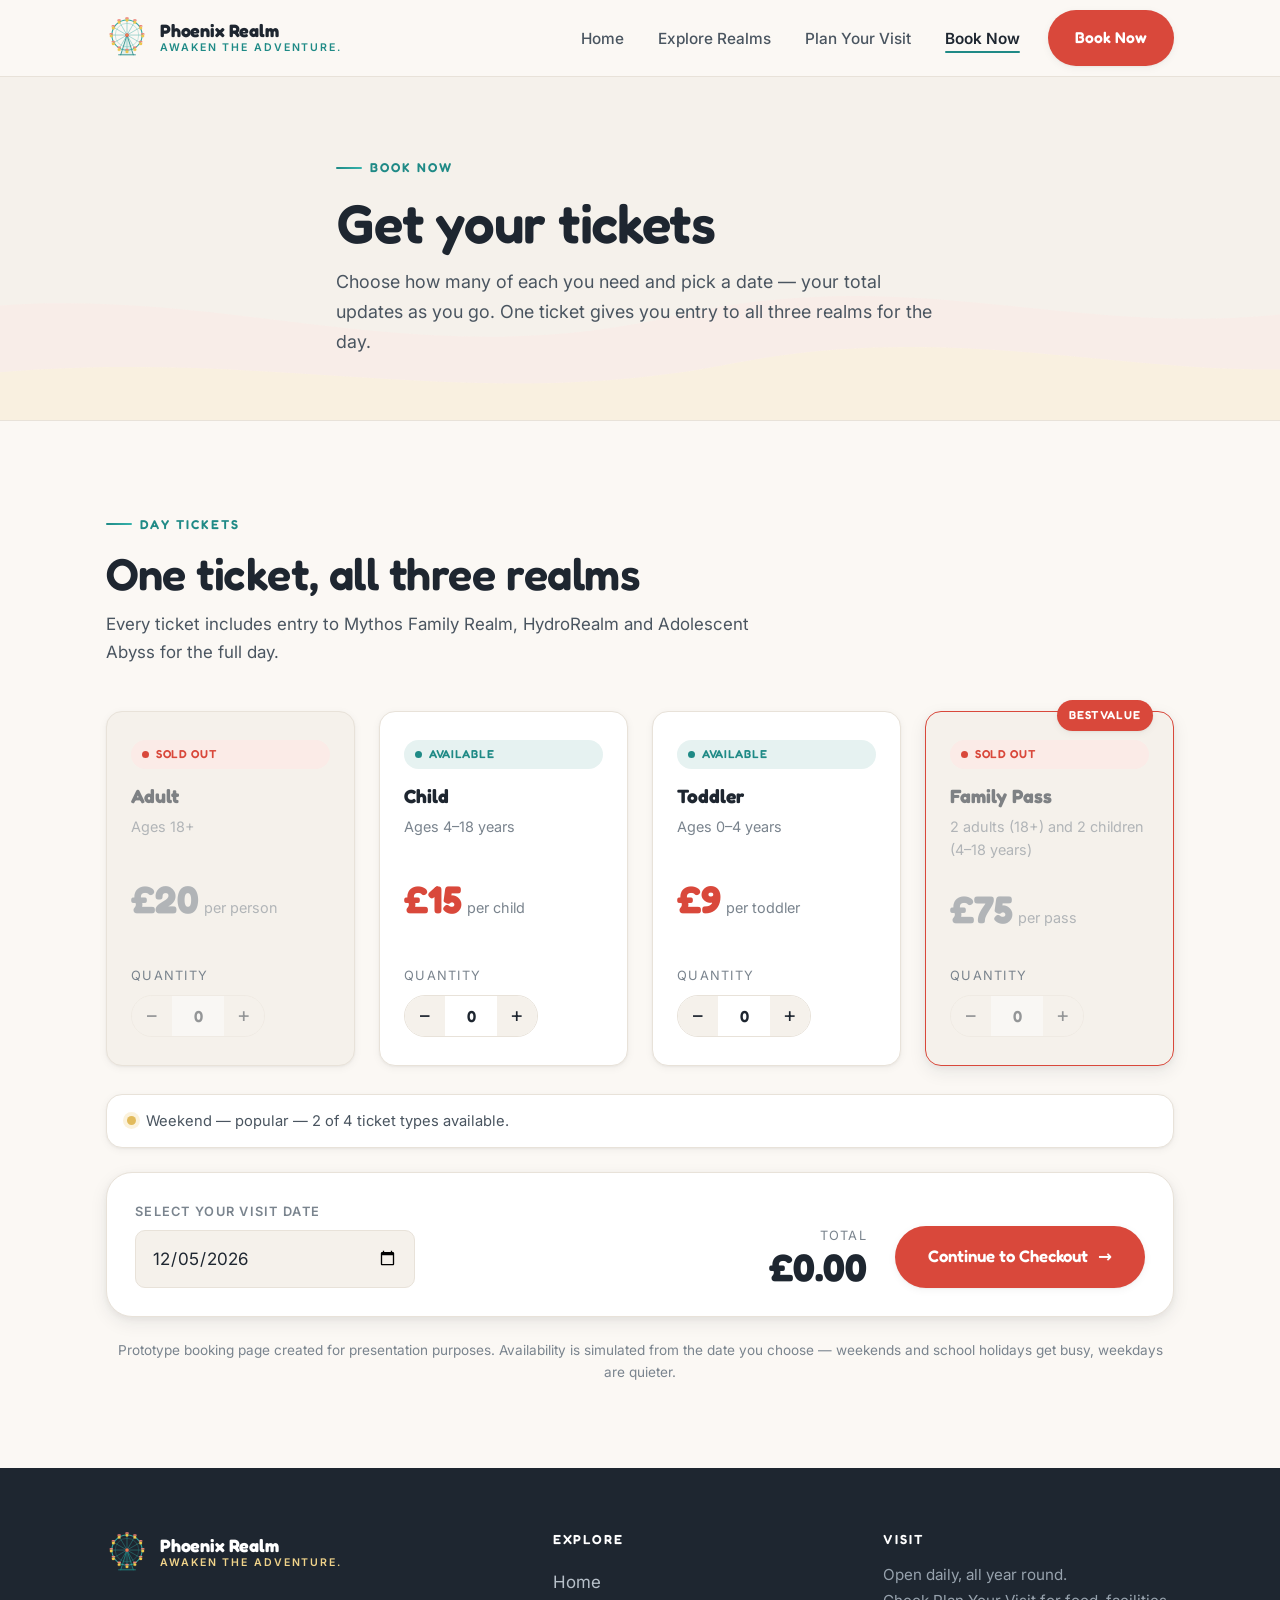
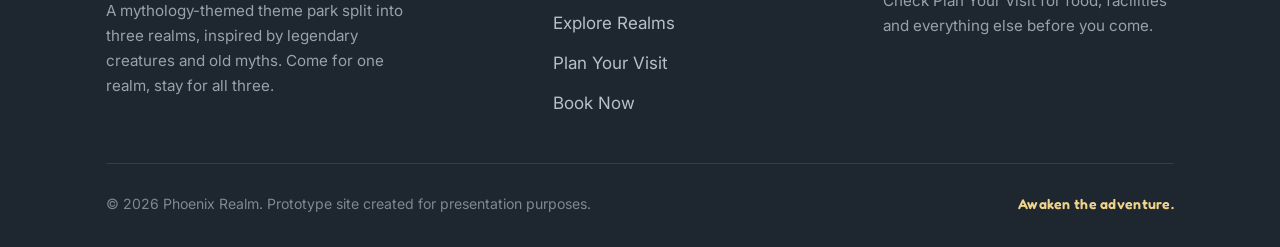
==== commit a2e966a7: "Connect reviews to Supabase project Add the project's public URL and anon key to js/config.js so the" ====
--- a/book.html
+++ b/book.html
@@ -5,11 +5,11 @@
   <meta name="viewport" content="width=device-width, initial-scale=1.0" />
   <title>Book Now — Phoenix Realm</title>
   <meta name="description" content="Reserve tickets for Phoenix Realm. Choose adult, child, toddler or family pass tickets, pick a date and see your total. Prototype booking page." />
-  <link rel="icon" type="image/svg+xml" href="assets/logo.svg?v=17" />
+  <link rel="icon" type="image/svg+xml" href="assets/logo.svg?v=19" />
   <link rel="preconnect" href="https://fonts.googleapis.com" />
   <link rel="preconnect" href="https://fonts.gstatic.com" crossorigin />
   <link href="https://fonts.googleapis.com/css2?family=Fredoka:wght@400;500;600;700&family=Inter:wght@400;500;600&display=swap" rel="stylesheet" />
-  <link rel="stylesheet" href="css/styles.css?v=17" />
+  <link rel="stylesheet" href="css/styles.css?v=19" />
 </head>
 <body>
 
@@ -17,7 +17,7 @@
   <header class="nav" id="top">
     <div class="container nav__inner">
       <a class="brand" href="index.html" aria-label="Phoenix Realm home">
-        <img class="brand__logo" src="assets/logo.svg?v=17" alt="Phoenix Realm logo" />
+        <img class="brand__logo" src="assets/logo.svg?v=19" alt="Phoenix Realm logo" />
         <span class="brand__text">
           <span class="brand__name">Phoenix Realm</span>
           <span class="brand__tag">Awaken the adventure.</span>
@@ -180,7 +180,7 @@
       <div class="footer__top">
         <div>
           <a class="brand" href="index.html" aria-label="Phoenix Realm home">
-            <img class="brand__logo" src="assets/logo.svg?v=17" alt="" />
+            <img class="brand__logo" src="assets/logo.svg?v=19" alt="" />
             <span class="brand__text">
               <span class="brand__name">Phoenix Realm</span>
               <span class="brand__tag">Awaken the adventure.</span>
@@ -209,6 +209,6 @@
     </div>
   </footer>
 
-  <script src="js/main.js?v=17"></script>
+  <script src="js/main.js?v=19"></script>
 </body>
 </html>
--- a/css/styles.css
+++ b/css/styles.css
@@ -543,6 +543,36 @@
 .hours__status::before { content: ""; width: 8px; height: 8px; border-radius: 50%; background: currentColor; }
 .hours__status.is-open { background: var(--teal-tint); color: var(--teal); }
 .hours__status.is-closed { background: var(--coral-tint); color: var(--coral); }
+
+/* ---------- Reviews ---------- */
+.reviews { max-width: 880px; margin-inline: auto; }
+.reviews__head { display: flex; align-items: center; justify-content: space-between; gap: 16px; flex-wrap: wrap; margin-bottom: 22px; }
+.reviews__summary { display: inline-flex; align-items: center; gap: 12px; color: var(--ink-soft); font-size: .95rem; }
+.reviews__avg { font-family: var(--font-display); font-weight: 700; font-size: 1.6rem; color: var(--ink); }
+.reviews__stars, .review-card__stars { display: inline-flex; gap: 2px; }
+.reviews__stars svg { width: 18px; height: 18px; }
+.star-filled { fill: var(--gold); }
+.star-empty { fill: #E4DACB; }
+.reviews__list { display: grid; gap: 16px; }
+.review-card { background: var(--surface); border: 1px solid var(--line); border-radius: var(--radius); padding: 20px 22px; box-shadow: var(--shadow-sm); }
+.review-card__top { display: flex; align-items: baseline; justify-content: space-between; gap: 12px; }
+.review-card__name { font-family: var(--font-display); font-weight: 600; color: var(--ink); }
+.review-card__date { font-size: .82rem; color: var(--ink-muted); flex: none; }
+.review-card__stars { margin: 8px 0; }
+.review-card__stars svg { width: 16px; height: 16px; }
+.review-card p { color: var(--ink-soft); margin: 0; }
+.reviews__empty { text-align: center; color: var(--ink-muted); padding: 34px 0; }
+
+.review-form { background: var(--surface); border: 1px solid var(--line); border-radius: var(--radius); padding: 24px; box-shadow: var(--shadow-sm); margin-bottom: 22px; display: grid; gap: 16px; }
+.review-form label { display: block; font-weight: 500; color: var(--ink); font-size: .92rem; }
+.review-form input[type="text"], .review-form textarea { width: 100%; margin-top: 6px; font: inherit; padding: 11px 14px; border: 1px solid var(--line); border-radius: var(--radius-sm); background: var(--surface-alt); color: var(--ink); resize: vertical; }
+.review-form input[type="text"]:focus-visible, .review-form textarea:focus-visible { outline: none; border-color: var(--teal); box-shadow: var(--ring); }
+.review-form__label { font-weight: 500; color: var(--ink); font-size: .92rem; display: block; margin-bottom: 4px; }
+.rating-input { display: inline-flex; gap: 4px; }
+.rating-input button { background: none; border: none; padding: 2px; line-height: 0; cursor: pointer; border-radius: 6px; }
+.rating-input button:focus-visible { outline: none; box-shadow: var(--ring); }
+.rating-input svg { width: 30px; height: 30px; }
+.review-form__actions { display: flex; gap: 10px; justify-content: flex-end; }
 
 /* ---------- Footer ---------- */
 .footer { background: var(--ink); color: #C9D1D9; padding: 64px 0 32px; }
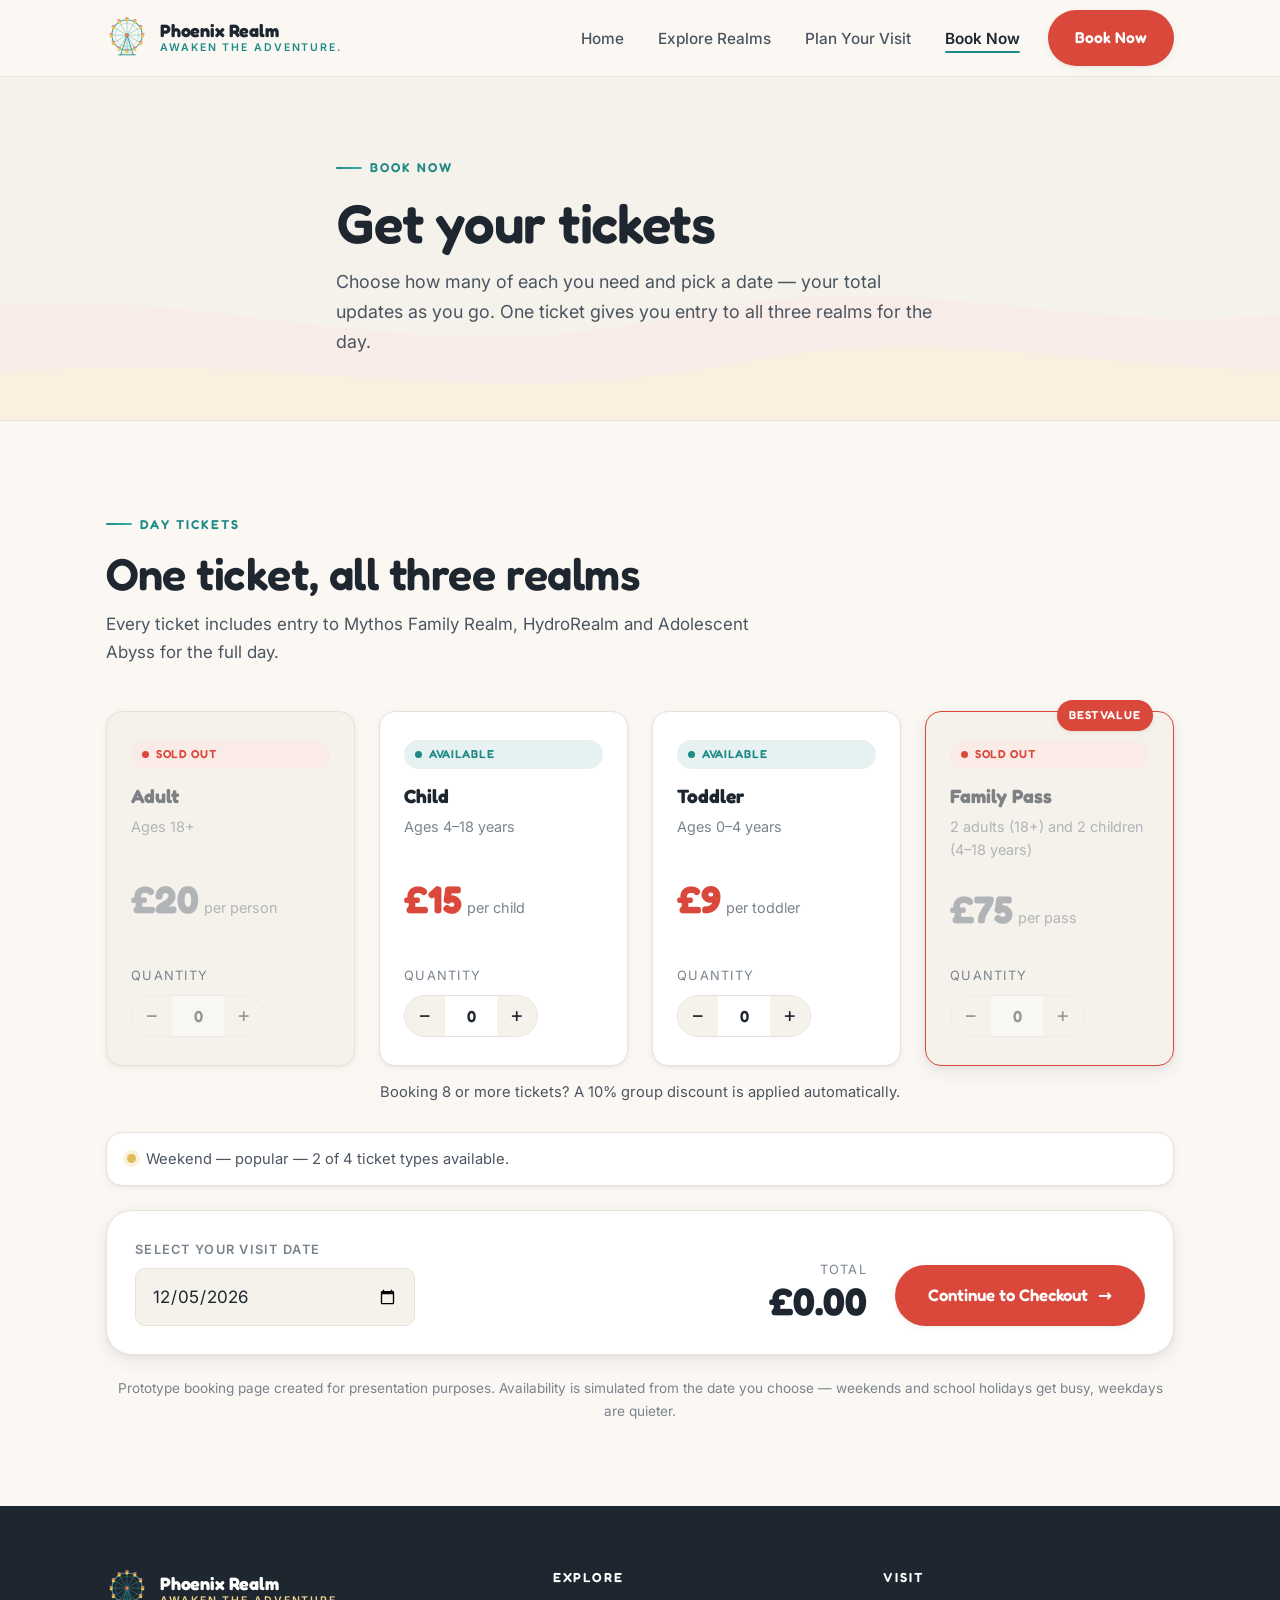
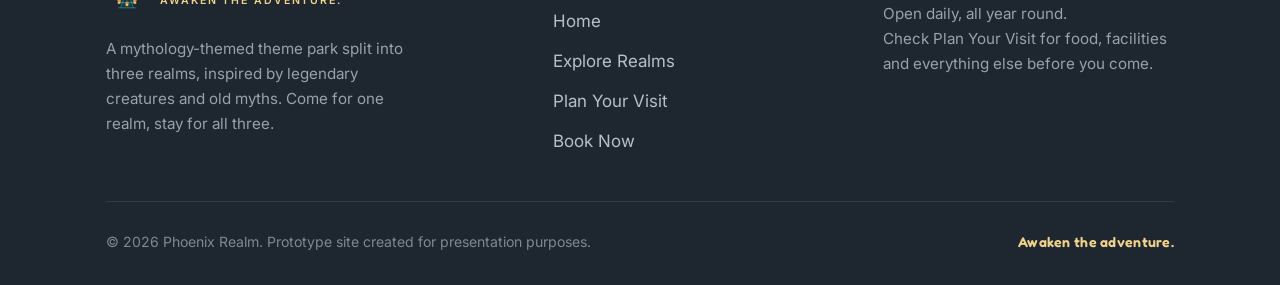
==== commit fff5ccf8: "Add seasonal events section and automatic group discount - Home: "Seasonal events" section (Spring A" ====
--- a/book.html
+++ b/book.html
@@ -5,11 +5,11 @@
   <meta name="viewport" content="width=device-width, initial-scale=1.0" />
   <title>Book Now — Phoenix Realm</title>
   <meta name="description" content="Reserve tickets for Phoenix Realm. Choose adult, child, toddler or family pass tickets, pick a date and see your total. Prototype booking page." />
-  <link rel="icon" type="image/svg+xml" href="assets/logo.svg?v=19" />
+  <link rel="icon" type="image/svg+xml" href="assets/logo.svg?v=22" />
   <link rel="preconnect" href="https://fonts.googleapis.com" />
   <link rel="preconnect" href="https://fonts.gstatic.com" crossorigin />
   <link href="https://fonts.googleapis.com/css2?family=Fredoka:wght@400;500;600;700&family=Inter:wght@400;500;600&display=swap" rel="stylesheet" />
-  <link rel="stylesheet" href="css/styles.css?v=19" />
+  <link rel="stylesheet" href="css/styles.css?v=22" />
 </head>
 <body>
 
@@ -17,7 +17,7 @@
   <header class="nav" id="top">
     <div class="container nav__inner">
       <a class="brand" href="index.html" aria-label="Phoenix Realm home">
-        <img class="brand__logo" src="assets/logo.svg?v=19" alt="Phoenix Realm logo" />
+        <img class="brand__logo" src="assets/logo.svg?v=22" alt="Phoenix Realm logo" />
         <span class="brand__text">
           <span class="brand__name">Phoenix Realm</span>
           <span class="brand__tag">Awaken the adventure.</span>
@@ -128,6 +128,8 @@
           </article>
         </div>
 
+        <p class="booking-hint">Booking 8 or more tickets? A 10% group discount is applied automatically.</p>
+
         <!-- Availability bar -->
         <div class="avail-bar reveal">
           <span class="avail-bar__note">
@@ -146,6 +148,7 @@
             <div class="booking-total">
               <span>Total</span>
               <b data-total>&pound;0.00</b>
+              <span class="booking-total__save" data-discount hidden></span>
             </div>
             <div class="booking-actions">
               <button class="btn btn--lg" type="button" data-checkout>Continue to Checkout <span class="arrow" aria-hidden="true">&rarr;</span></button>
@@ -180,7 +183,7 @@
       <div class="footer__top">
         <div>
           <a class="brand" href="index.html" aria-label="Phoenix Realm home">
-            <img class="brand__logo" src="assets/logo.svg?v=19" alt="" />
+            <img class="brand__logo" src="assets/logo.svg?v=22" alt="" />
             <span class="brand__text">
               <span class="brand__name">Phoenix Realm</span>
               <span class="brand__tag">Awaken the adventure.</span>
@@ -209,6 +212,6 @@
     </div>
   </footer>
 
-  <script src="js/main.js?v=19"></script>
+  <script src="js/main.js?v=22"></script>
 </body>
 </html>
--- a/css/styles.css
+++ b/css/styles.css
@@ -327,6 +327,17 @@
 .realm--abyss .realm__tag { color: var(--coral); }
 .realm--abyss .tag-pill:hover { background: var(--coral-tint); color: var(--coral); }
 .realm--abyss .tag-pill .dot { background: var(--coral); }
+
+/* Signature attractions (ride line-ups) */
+.rides { margin-top: 26px; }
+.rides__title { font-family: var(--font-display); font-weight: 600; font-size: 1rem; color: var(--ink); margin-bottom: 12px; }
+.rides__list { display: grid; gap: 11px; }
+.rides__list li { position: relative; padding-left: 18px; color: var(--ink-soft); font-size: .96rem; line-height: 1.5; }
+.rides__list li::before { content: ""; position: absolute; left: 0; top: .55em; width: 7px; height: 7px; border-radius: 50%; background: var(--teal); }
+.rides__name { font-family: var(--font-display); font-weight: 600; color: var(--ink); }
+.realm--mythos .rides__list li::before { background: var(--gold); }
+.realm--hydro .rides__list li::before { background: var(--teal); }
+.realm--abyss .rides__list li::before { background: var(--coral); }
 
 /* ---------- Facility / feature cards ---------- */
 .feature h3 { font-size: 1.18rem; margin-bottom: 6px; }
@@ -574,6 +585,31 @@
 .rating-input svg { width: 30px; height: 30px; }
 .review-form__actions { display: flex; gap: 10px; justify-content: flex-end; }
 
+/* Quick rate */
+.quick-rate { display: flex; align-items: center; gap: 12px; flex-wrap: wrap; background: var(--surface); border: 1px solid var(--line); border-radius: var(--radius); padding: 14px 20px; box-shadow: var(--shadow-sm); margin-bottom: 22px; }
+.quick-rate__label { font-family: var(--font-display); font-weight: 600; color: var(--ink); font-size: .95rem; }
+.quick-rate .rating-input svg { width: 26px; height: 26px; }
+.quick-rate__msg { font-size: .88rem; color: var(--teal); font-weight: 500; }
+
+/* ---------- Seasonal event cards ---------- */
+.event-card__season { display: inline-block; font-family: var(--font-display); font-size: .72rem; font-weight: 600; letter-spacing: .12em; text-transform: uppercase; color: var(--teal); background: var(--teal-tint); padding: 5px 11px; border-radius: 999px; margin-bottom: 12px; }
+.event-card__season--gold { color: #9a7212; background: var(--gold-tint); }
+.event-card__season--coral { color: var(--coral); background: var(--coral-tint); }
+.event-card h3 { font-size: 1.2rem; margin-bottom: 8px; }
+.event-card p { color: var(--ink-soft); font-size: .96rem; }
+
+/* ---------- Booking group discount ---------- */
+.booking-hint { text-align: center; color: var(--ink-soft); font-size: .92rem; margin-top: 14px; }
+.booking-total__save { display: block; margin-top: 4px; font-size: .85rem; font-weight: 600; color: var(--teal); }
+
+/* ---------- Back to top ---------- */
+.to-top { position: fixed; right: 22px; bottom: 22px; width: 46px; height: 46px; border-radius: 50%; background: var(--coral); border: none; display: grid; place-items: center; box-shadow: var(--shadow-md); cursor: pointer; opacity: 0; visibility: hidden; transform: translateY(10px); transition: opacity .25s var(--ease), transform .25s var(--ease), background .25s var(--ease); z-index: 55; }
+.to-top.is-visible { opacity: 1; visibility: visible; transform: none; }
+.to-top:hover { background: var(--coral-soft); }
+.to-top:focus-visible { outline: none; box-shadow: var(--ring); }
+.to-top svg { width: 22px; height: 22px; stroke: #fff; fill: none; stroke-width: 2.4; stroke-linecap: round; stroke-linejoin: round; }
+@media (max-width: 560px) { .to-top { right: 16px; bottom: 16px; } }
+
 /* ---------- Footer ---------- */
 .footer { background: var(--ink); color: #C9D1D9; padding: 64px 0 32px; }
 .footer__top { display: grid; grid-template-columns: 1.4fr 1fr 1fr; gap: 40px; padding-bottom: 40px; border-bottom: 1px solid rgba(255,255,255,.1); }
